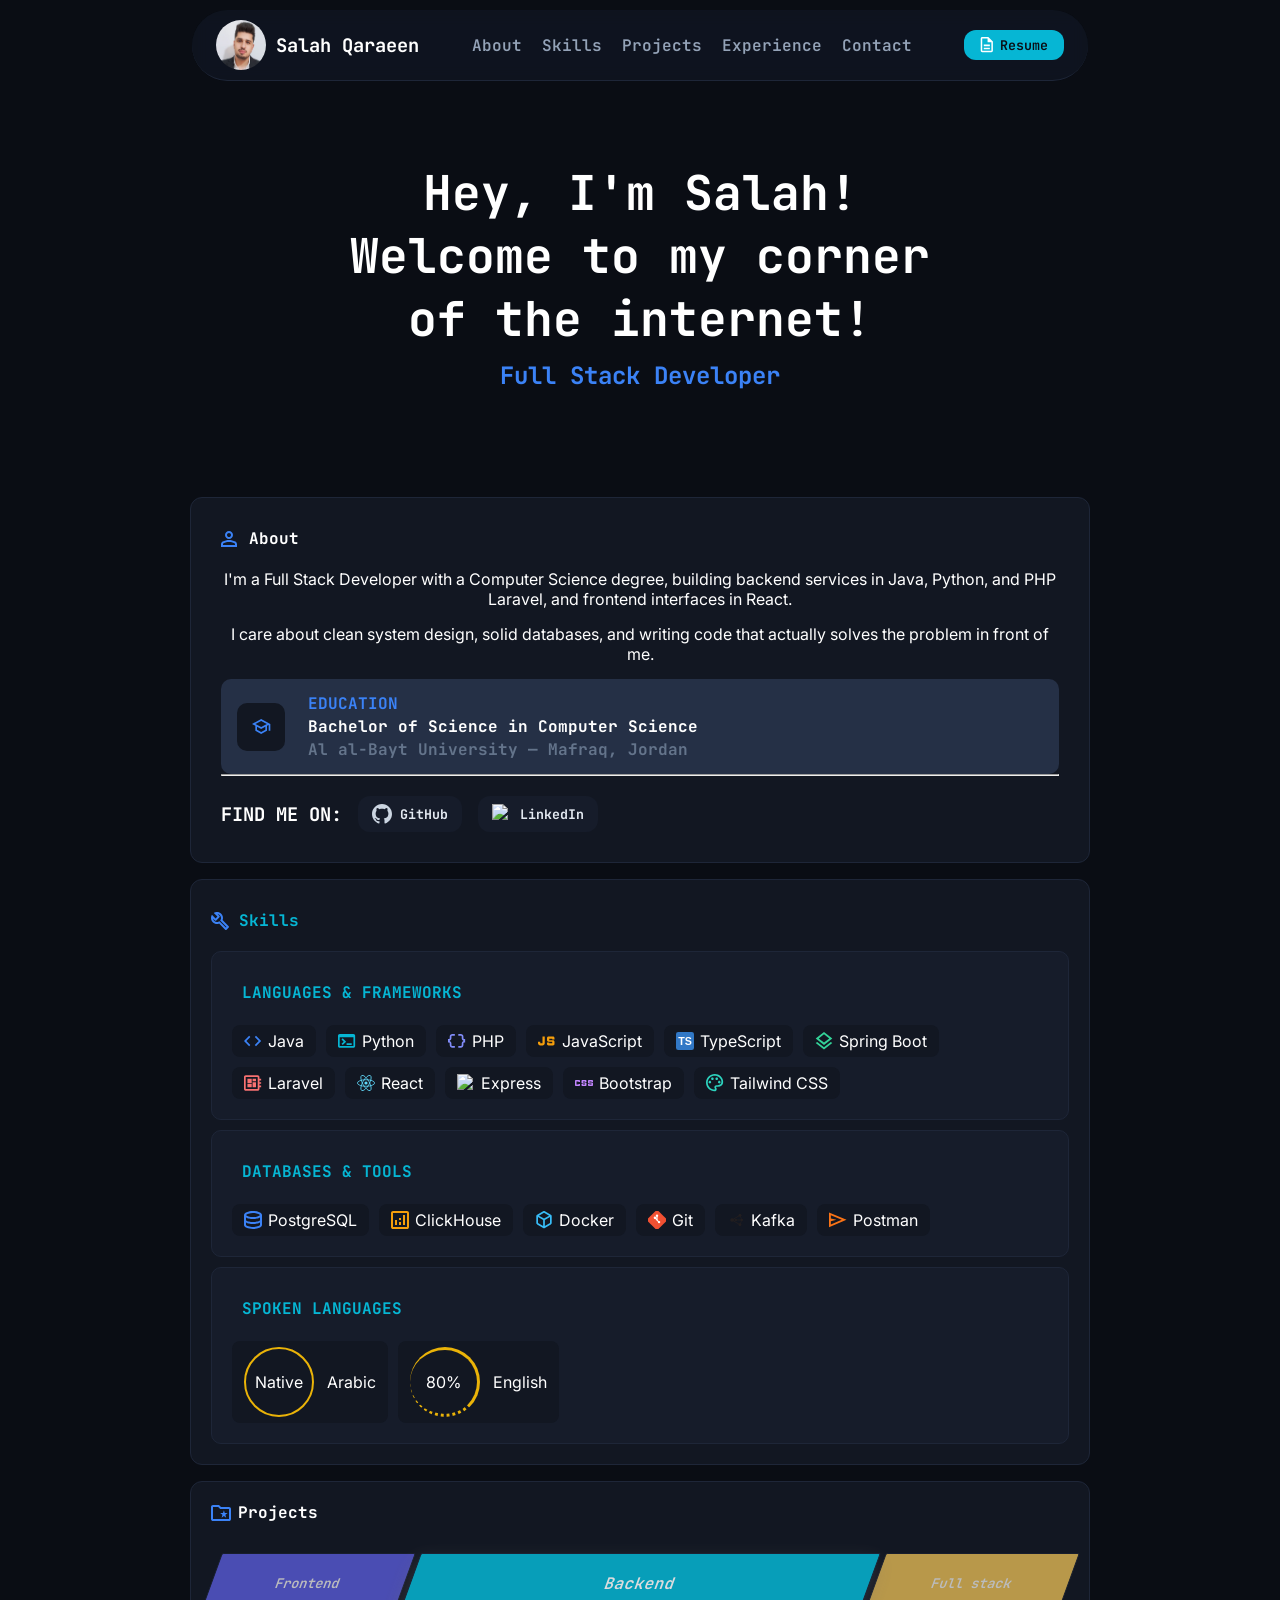
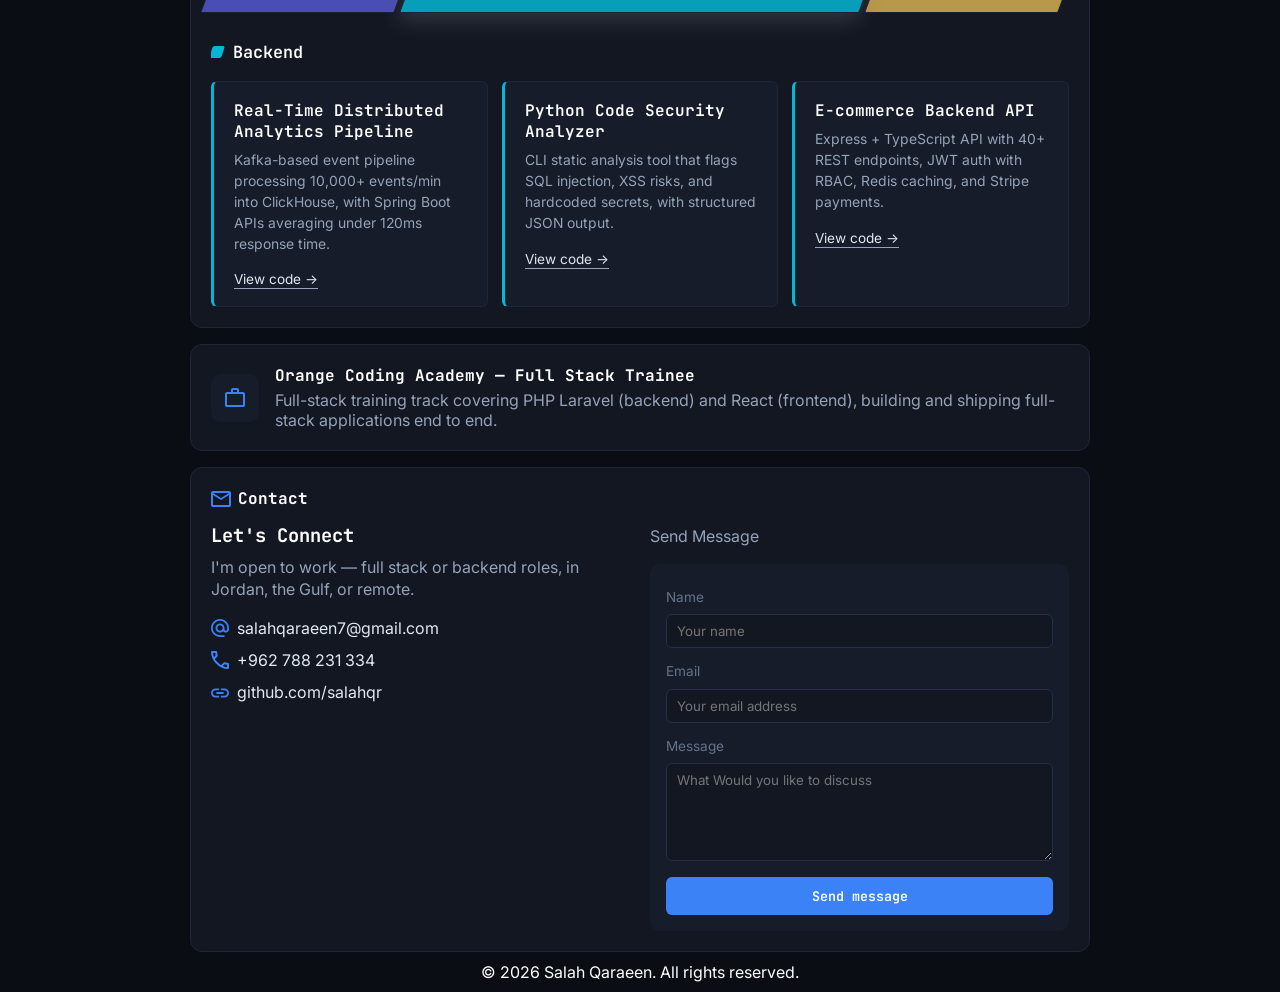
==== src/index.html @ 930beba3 "v1" ====
<!DOCTYPE html>
<html lang="en">
<head>
    <meta charset="UTF-8">
    <meta name="viewport" content="width=device-width, initial-scale=1.0">

    <title>Salah Qaraeen</title>

    <link rel="stylesheet" href="./index.css">
    <script src="./index.js" defer></script>
</head>
<body>

            <div id="resumeModal">
            <div id="resumeBox">
                <button id="closeBtn" type="button">&times;</button>

                <iframe
                    src="../assets/Salah-Qaraeen CV.pdf"
                    title="Salah Qaraeen CV">
                </iframe>
            </div>
        </div>
    <header>
        <div>
            <img src="../assets/selfie.jpeg" alt="Salah Qaraeen">
            <h3>Salah Qaraeen</h3>
        </div>

        <nav>
            <ul class="nav-links">
                <li><a href="#about">About</a></li>
                <li><a href="#skills">Skills</a></li>
                <li><a href="#projects">Projects</a></li>
                <li><a href="#experience">Experience</a></li>
                <li><a href="#contact">Contact</a></li>
            </ul>
        </nav>

        <button id="resumeBtn" type="button">
            <img src="../assets/icons/file.svg" alt="Resume icon">
            Resume
        </button>
    </header>

    <main>
        <section class="hero">
            <h1>Hey, I'm Salah! Welcome to my corner of the internet!</h1>
            <h3>Full Stack Developer</h3>
        </section>

        <section class="about" id="about">
            <div class="head">
                <img src="../assets/icons/person.svg" alt="About icon">
                <h4>About</h4>
            </div>

            <div>
     <p>I'm a Full Stack Developer with a Computer Science degree, building backend services in Java, Python, and PHP Laravel, and frontend interfaces in React.</p>
<p>I care about clean system design, solid databases, and writing code that actually solves the problem in front of me.</p>

                <div class="edu">
                    <div class="eduImg">
                        <img src="../assets/icons/eduction.svg" alt="Education icon">
                    </div>
                    <div class="eduInfo">
                        <h4 class="EDUCATION">EDUCATION</h4>
                        <h4>Bachelor of Science in Computer Science</h4>
                        <h4 class="colage">Al al-Bayt University — Mafraq, Jordan</h4>
                    </div>

                </div>

                <hr>

                <div class="findmeon">
                    <h3>FIND ME ON:</h3>
                    <div>
                        <a href="https://github.com/salahqr" target="_blank" rel="noopener noreferrer">
                            <img src="../assets/icons/GitHup.svg" alt="GitHub icon">
                            <h5>GitHub</h5>
                        </a>
                    </div>

                    <div>
                        <a href="#" target="_blank" rel="noopener noreferrer">
                            <img src="../assets/icons/linkedin.svg" alt="LinkedIn icon">
                            <h5>LinkedIn</h5>
                        </a>
                    </div>
                </div>
            </div>
        </section>

        <section class="skills" id="skills">
            <div class="head">
                <img src="../assets/icons/skills.svg" alt="Skills icon">
                <h4>Skills</h4>
            </div>

            <div class="part">
                <h4>LANGUAGES & FRAMEWORKS</h4>
                <div class="items">
                    <div>
                        <img src="../assets/icons/java.svg" alt="Java icon">
                        Java
                    </div>
                    <div>
                        <img src="../assets/icons/python.svg" alt="Python icon">
                        Python
                    </div>
                    <div>
                        <img src="../assets/icons/php.svg" alt="PHP icon">
                        PHP
                    </div>
                    <div>
                        <img src="../assets/icons/js.svg" alt="JavaScript icon">
                        JavaScript
                    </div>
                    <div>
                        <img src="../assets/icons/ts.svg" alt="TypeScript icon">
                        TypeScript
                    </div>
                    <div>
                        <img src="../assets/icons/springBoot.svg" alt="Spring Boot icon">
                        Spring Boot
                    </div>
                    <div>
                        <img src="../assets/icons/laravel.svg" alt="Laravel icon">
                        Laravel
                    </div>
                    <div>
                        <img src="../assets/icons/react.svg" alt="React icon">
                        React
                    </div>
                    <div>
                        <img src="../assets/icons/express.svg" alt="Express icon">
                        Express
                    </div>
                    <div>
                        <img src="../assets/icons/bootstrap.svg" alt="Bootstrap icon">
                        Bootstrap
                    </div>
                    <div>
                        <img src="../assets/icons/tailwind.svg" alt="Tailwind CSS icon">
                        Tailwind CSS
                    </div>
                </div>
            </div>

            <div class="part">
                <h4>DATABASES & TOOLS</h4>
                <div class="items">    
                    <div>
                        <img src="../assets/icons/postgresql.svg" alt="PostgreSQL icon">
                        PostgreSQL
                    </div>
                    <div>
                        <img src="../assets/icons/clickhouse.svg" alt="ClickHouse icon">
                        ClickHouse
                    </div>
                    <div>
                        <img src="../assets/icons/docker.svg" alt="Docker icon">
                        Docker
                    </div>
                    <div>
                        <img src="../assets/icons/git.svg" alt="Git icon">
                        Git
                    </div>
                    <div>
                        <img src="../assets/icons/kafka.svg" alt="Kafka icon">
                        Kafka
                    </div>
                    <div>
                        <img src="../assets/icons/postman.svg" alt="Postman icon">
                        Postman
                    </div>
                </div>
            </div>

            <div class="part">
                <h4>SPOKEN LANGUAGES</h4>
                <div class="items">
                    <div>
                        <div class="percentArbic">Native</div>
                        Arabic
                    </div>
                    <div >
                        <div class="percenEng">80%</div>
                        English
                    </div>
                </div>
            </div>
        </section>

        <section class="project" id="projects">
            <div class="head">
                <img src="../assets/icons/project.svg" alt="Projects icon">
                <h4>Projects</h4>
            </div>

            <div class="container" role="group" aria-label="Project category filter">
                <button type="button" class="one" aria-pressed="false">Frontend</button>
                <button type="button" class="two" aria-pressed="false">Backend</button>
                <button type="button" class="three" aria-pressed="false">Full stack</button>
            </div>

           <div id="projectDisplay"></div>
        </section>

        <section id="experience">
            <div class="expImg">
                <img src="../assets/icons/experience.svg" alt="Experience icon">
            </div>
            <div class="expInfo">
                <h4>Orange Coding Academy — Full Stack Trainee</h4>
                <p>Full-stack training track covering PHP Laravel (backend) and React (frontend), building and shipping full-stack applications end to end.</p>
            </div>
        </section>

        <section id="contact" class="contact">
            <div class="head">
                <img src="../assets/icons/contact.svg" alt="Contact icon">
                <h4>Contact</h4>
            </div>

            <div class="contant">
                <div>
                    <h3>Let's Connect</h3>
                    <p>I'm open to work — full stack or backend roles, in Jordan, the Gulf, or remote.</p>

                    <div class="info">
                        <img src="../assets/icons/email.svg" alt="Email icon">
                        <a href="mailto:salahqaraeen7@gmail.com">salahqaraeen7@gmail.com</a>
                    </div>
                    <div class="info">
                        <img src="../assets/icons/phone.svg" alt="Phone icon">
                        <a href="tel:+962788231334">+962 788 231 334</a>
                    </div>
                    <div class="info">
                        <img src="../assets/icons/link.svg" alt="GitHub icon">
                        <a href="https://github.com/salahqr" target="_blank" rel="noopener noreferrer">github.com/salahqr</a>
                    </div>
                </div>

                <div>
                    <p>Send Message</p>
                    <form action="#" method="POST">
                        <label for="name">Name</label>
                        <input type="text" id="name" name="name" placeholder="Your name" required>

                        <label for="email">Email</label>
                        <input type="email" id="email" name="email" placeholder="Your email address" required>

                        <label for="message">Message</label>
                        <textarea id="message" name="message" rows="5" placeholder="What Would you like to discuss" required></textarea>

                        <button type="submit">Send message</button>
                    </form>
                </div>
            </div>
        </section>
    </main>

    <footer>
      &copy; 2026 Salah Qaraeen. All rights reserved.
    </footer>
</body>
</html>
---- src/index.css ----
@import url('https://fonts.googleapis.com/css2?family=Inter:wght@400;500;600;700&family=JetBrains+Mono:wght@500;700&display=swap');

* {
    box-sizing: border-box;
    margin: 0;
    padding: 0;
}

:root {
  /* Backgrounds */
  --bg-page: #0a0d14;
  --bg-card: #121722;
  --bg-input: #161c2a;
  --bg-hover: #182030;

  /* Typography */
  --text-primary: #ffffff;
  --text-secondary: #e2e8f0;
  --text-muted: #94a3b8;
  --text-subtle: #64748b;

  /* Borders */
  --border-subtle: #1e2638;
  --border-input: #253046;

  /* Accents */
  --accent-blue: #3b82f6;
  --accent-indigo: #6366f1;
  --accent-cyan: #06b6d4;
  --accent-green: #10b981;
  --accent-gold: #face60;
  --accent-yellow: #eab308;
}

body {
  background-color: var(--bg-page);
  font-family: 'Inter', -apple-system, BlinkMacSystemFont, sans-serif;
  color: var(--text-primary);
}

h1, h2, h3, h4, h5, nav a, button {
  font-family: 'JetBrains Mono', monospace;
}

.icon {
    width: 30px;
    height: 30px;
}

a:focus-visible, button:focus-visible {
    outline: 2px solid var(--accent-cyan);
    outline-offset: 2px;
}

/* header */
header {
  display: flex;
  background-color: rgba(16, 22, 34, 0.85);
  justify-content: space-between;
  align-items: center;
  position: relative;
  top: 10px;
  z-index: 5;
  width: 70%;
  padding: 10px 24px;
  backdrop-filter: blur(8px);
  border-bottom: 1px solid var(--border-subtle);
  margin: auto;
  border-radius: 40px;
}

header div {
  display: flex;
  align-items: center;
  gap: 10px;
}

header h3 {
  display: inline-block;
  margin: 0;
}

header nav ul {
  display: flex;
  gap: 20px;
  list-style: none;
  color: var(--text-muted);
}

header nav ul li {
  list-style-type: none;
}

header nav a {
  text-decoration: none;
  font-weight: 600;
  color: var(--text-muted);
  transition: color 0.2s ease;
}

header nav a:hover {
  color: var(--text-primary);
}

header div img {
  width: 50px;
  height: 50px;
  border-radius: 50%;
}

header button {
  display: flex;
  align-items: center;
  gap: 6px;
  background-color: var(--accent-cyan);
  color: var(--bg-page);
  border: none;
  padding: 6px 16px;
  border-radius: 12px;
  font-weight: 600;
  cursor: pointer;
  transition: background-color 0.2s ease;
  width: 100px;
  height: 30px;
}

header button:hover {
  background-color: var(--accent-blue);
}

header button img {
  width: 16px;
  height: 16px;
  border-radius: 0;
}

/* main layout */
main {
    max-width: 900px;
    width: 90%;
    margin: 0 auto;
    display: flex;
    flex-direction: column;
    gap: 16px;
}

/* hero */
.hero {
    text-align: center;
    margin: 60px auto;
    padding: 30px;
    width: 80%;
}

.hero h1 {
    font-size: 3rem;
    padding-bottom: 10px;
}

.hero h3 {
    font-size: 1.5rem;
    color: var(--accent-blue);
}

/* about */
.about {
    background-color: var(--bg-card);
    border: 1px solid var(--border-subtle);
    border-radius: 12px;
    padding: 20px;
}

.about p {
    text-align: center;
    margin-bottom: 15px;
}

.about .head {
    display: flex;
    align-items: center;
    gap: 5px;
}

.about h4 {
    display: inline-block;
    padding-left: 7px;
}

.about > div {
    padding: 10px;
}

.edu {
    background-color: var(--border-input);
    width: 100%;
    padding: 14px 16px;
    display: flex;
    align-items: center;
    gap: 16px;
    border-radius: 10px;
}

.edu .eduImg {
    background-color: var(--bg-card);
    border-radius: 10px;
    width: 48px;
    height: 48px;
    display: flex;
    justify-content: center;
    align-items: center;
    flex-shrink: 0;
}

.edu .eduInfo {
    display: flex;
    flex-direction: column;
    gap: 2px;
}

.findmeon {
    margin-top: 10px;
    padding-top: 10px;
    display: flex;
    align-items: center;
    gap: 16px;
    flex-wrap: wrap;
}

.findmeon > div {
    display: flex;
    align-items: center;
    gap: 8px;
    padding: 8px 14px;
    background-color: var(--bg-input);
    border-radius: 12px;
}

.findmeon a {
    display: flex;
    align-items: center;
    gap: 8px;
    text-decoration: none;
    color: var(--text-secondary);
    transition: color 0.2s ease;
}

.findmeon a:hover {
    color: var(--accent-cyan);
}

.findmeon a img {
    width: 20px;
    height: 20px;
}

.findmeon h5, .findmeon h3 {
    display: inline-block;
}

.EDUCATION {
    color: var(--accent-blue);
}

.colage {
    color: var(--text-subtle);
}

/* skills */
.skills {
    background-color: var(--bg-card);
    border: 1px solid var(--border-subtle);
    border-radius: 12px;
    padding: 20px;
    display: flex;
    flex-direction: column;
    gap: 10px;
}

.skills .head {
    display: flex;
    align-items: center;
}

.skills .head h4 {
    display: inline-block;
}

.skills h4 {
    color: var(--accent-cyan);
    margin: 10px;
}

.skills > .part {
    background-color: var(--bg-input);
    border: 1px solid var(--border-subtle);
    border-radius: 10px;
    display: flex;
    flex-direction: column;
    gap: 12px;
    padding: 20px;
}

.part .items {
    display: flex;
    flex-wrap: wrap;
    gap: 10px;
}

.part .items > div {
    display: flex;
    align-items: center;
    gap: 6px;
    background-color: var(--bg-card);
    border-radius: 8px;
    padding: 6px 12px;
}

.part .items img {
    width: 18px;
    height: 18px;
}

.percenEng {
    display: flex;
    align-items: center;
    justify-content: center;
    width: 70px;
    height: 70px;
    border-radius: 50%;
    margin-right: 7px;
    border-bottom: 3px dotted var(--accent-yellow);
    border-right: 3px solid var(--accent-yellow);
    border-top: 3px solid var(--accent-yellow);
}

.percentArbic {
    display: flex;
    align-items: center;
    justify-content: center;
    width: 70px;
    height: 70px;
    border-radius: 50%;
    margin-right: 7px;
    border: 2px solid var(--accent-yellow);
}

/* projects */
.project {
    background-color: var(--bg-card);
    border: 1px solid var(--border-subtle);
    border-radius: 12px;
    padding: 20px;
}

.project .head {
    display: flex;
    align-items: center;
}

.project .head h4 {
    display: inline-block;
    padding-left: 7px;
}

.container {
    display: flex;
    justify-content: center;
    gap: 5px;
    margin: 30px auto 0;
}

.container > button {
    width: 32%;
    height: 60px;
    transform: skew(-20deg);
    font-weight: 600;
    color: white;
    display: flex;
    align-items: center;
    justify-content: center;
    border: 1px solid var(--border-subtle);
    border-radius: 2px;
    cursor: pointer;
    opacity: 0.85;
    transition: width 0.3s ease, opacity 0.3s ease, box-shadow 0.3s ease, filter 0.3s ease, transform 0.3s ease;
}

.container > button:hover {
    filter: brightness(1.08);
    transform: skew(-20deg) translateY(-2px);
}

.one { background-color: var(--accent-indigo); }
.two { background-color: var(--accent-cyan); }
.three { background-color: var(--accent-gold); }

/* experience */
#experience {
    background-color: var(--bg-card);
    border: 1px solid var(--border-subtle);
    border-radius: 12px;
    padding: 20px;
    display: flex;
    align-items: center;
    gap: 16px;
}

.expImg {
    background-color: var(--bg-input);
    border-radius: 10px;
    width: 48px;
    height: 48px;
    display: flex;
    justify-content: center;
    align-items: center;
    flex-shrink: 0;
}

.expInfo {
    display: flex;
    flex-direction: column;
    gap: 4px;
}

.expInfo h4 {
    color: var(--text-primary);
}

.expInfo p {
    color: var(--text-muted);
}

/* contact */
.contact {
    background-color: var(--bg-card);
    border: 1px solid var(--border-subtle);
    border-radius: 12px;
    padding: 20px;
}

.contact .head {
    display: flex;
    align-items: center;
}

.contact .head h4 {
    display: inline-block;
    padding-left: 7px;
}

.contant {
    display: flex;
    width: 100%;
    align-items: flex-start;
    gap: 20px;
    margin-top: 16px;
    line-height: 1.4rem;
}

.contant > div {
    flex: 1;
}

.contant h3 {
    margin-bottom: 8px;
}

.contant p {
    color: var(--text-muted);
    margin-bottom: 16px;
}

.info {
    display: flex;
    align-items: center;
    gap: 8px;
    margin-bottom: 10px;
}

.info img {
    width: 18px;
    height: 18px;
}

.info a {
    color: var(--text-secondary);
    text-decoration: none;
}

.info a:hover {
    color: var(--accent-cyan);
}

.contact form {
    background-color: var(--bg-input);
    width: 100%;
    padding: 16px;
    border-radius: 10px;
    display: flex;
    flex-direction: column;
    gap: 6px;
}

.contact form label {
    color: var(--text-subtle);
    font-size: 0.85rem;
    margin-top: 6px;
}

.contact form input,
.contact form textarea {
    background-color: var(--bg-card);
    border: 1px solid var(--border-input);
    border-radius: 6px;
    padding: 8px 10px;
    color: var(--text-primary);
    font-family: inherit;
}

.contact form button {
    width: 100%;
    background-color: var(--accent-blue);
    color: white;
    border: none;
    padding: 10px;
    border-radius: 6px;
    margin-top: 10px;
    font-weight: 600;
    cursor: pointer;
    transition: background-color 0.2s ease;
}

.contact form button:hover {
    background-color: var(--accent-indigo);
}

/* footer */
footer {
    margin: 10px;
    text-align: center;
}

/* Iframe */
#resumeModal {
    display: none;
    position: fixed;
    top: 0;
    left: 0;
    width: 100%;
    height: 100%;
    background: rgba(0, 0, 0, 0.8);

    justify-content: center;
    align-items: center;

    z-index: 9999;
}

#resumeBox {
    position: relative;
    width: 80%;
    height: 90%;
    background: white;
}

#resumeBox iframe {
    width: 100%;
    height: 100%;
    border: 0;
}

#closeBtn {
    position: absolute;
    top: 5px;
    right: 5px;

    width: 40px;
    height: 40px;

    border: 0;
    border-radius: 50%;

    background: black;
    color: white;

    font-size: 25px;
    cursor: pointer;

    z-index: 10000;
}

/* Make the button and the projct style */
.cur {
    width: 60% !important;
    box-shadow: 0 8px 20px rgba(120, 112, 112, 0.4);
    font-size: 16px;
    opacity: 1;
    transform: skew(-20deg) translateY(-3px);
    z-index: 2;
}

.rem {
    width: 25% !important;
    padding: 10px !important;
    opacity: 0.55;
    filter: brightness(0.85);
}
/* Project panels */
.panel {
    width: 100%;
    max-width: 880px;
    overflow: hidden;
    margin-top: 28px;
}

/* Panel title */
.panel-title {
    display: flex;
    align-items: center;
    gap: 10px;
    margin: 0 0 18px;
    font-family: 'JetBrains Mono', monospace;
    font-weight: 600;
    font-size: 1.05rem;
}

.panel-title .dot {
    width: 12px;
    height: 12px;
    border-radius: 2px;
    transform: skewX(-18deg);
    flex-shrink: 0;
}

/* Panel colors */
.panel-title.blue .dot {
    background: var(--accent-indigo);
}

.panel-title.red .dot {
    background: var(--accent-cyan);
}

.panel-title.green .dot {
    background: var(--accent-gold);
}

/* Project cards container */
.cards {
    display: grid;
    grid-template-columns: repeat(auto-fit, minmax(240px, 1fr));
    gap: 14px;
}

/* Project card */
.card {
    background-color: var(--bg-input);
    border: 1px solid var(--border-subtle);
    border-left: 3px solid;
    border-radius: 6px;
    padding: 18px 20px;
}

/* Frontend */
.card.blue {
    border-left-color: var(--accent-indigo);
}

/* Backend */
.card.red {
    border-left-color: var(--accent-cyan);
}

/* Full-stack */
.card.green {
    border-left-color: var(--accent-gold);
}
/* Card title */
.card h3 {
    font-family: 'JetBrains Mono', monospace;
    font-size: 1rem;
    font-weight: 600;
    margin: 0 0 8px;
}

/* Card description */
.card p {
    color: var(--text-muted);
    font-size: 0.87rem;
    line-height: 1.5;
    margin: 0 0 14px;
}

/* Card link */
.card a {
    color: var(--text-secondary);
    font-size: 0.85rem;
    text-decoration: none;
    border-bottom: 1px solid var(--text-muted);
    padding-bottom: 1px;
}

.card a:hover {
    color: var(--text-primary);
    border-color: var(--text-primary);
}



/* =========================
   MOBILE
========================= */

@media (max-width: 600px) {

    /* =========================
       HEADER
    ========================= */

    header {
        width: calc(100% - 20px);
        padding: 10px 14px;
        top: 5px;

        display: grid;
        grid-template-columns: 1fr auto;
        grid-template-rows: auto auto;

        gap: 10px;

        border-radius: 18px;
    }

    /* Logo + name */
    header > div {
        grid-column: 1;
        grid-row: 1;

        display: flex;
        align-items: center;
        gap: 8px;
    }

    header div img {
        width: 42px;
        height: 42px;
    }

    header h3 {
        font-size: 0.85rem;
        white-space: nowrap;
    }

    /* Resume button */
    header > button {
        grid-column: 2;
        grid-row: 1;

        width: auto;
        min-width: 85px;
        height: 34px;

        padding: 6px 10px;

        border-radius: 9px;

        font-size: 0.7rem;
    }

    header button img {
        width: 14px;
        height: 14px;
    }

    /* Navigation */
    header nav {
        grid-column: 1 / -1;
        grid-row: 2;

        width: 100%;

        border-top: 1px solid var(--border-subtle);

        padding-top: 8px;
    }

    header nav ul {
        width: 100%;

        display: flex;
        justify-content: space-around;

        gap: 0;
    }

    header nav a {
        display: block;

        padding: 5px 8px;

        font-size: 0.72rem;
    }


    /* =========================
       MAIN
    ========================= */

    main {
        width: calc(100% - 24px);
        max-width: none;
        margin: 0 auto;

        gap: 12px;
    }


    /* =========================
       HERO
    ========================= */

    .hero {
        width: 100%;

        margin: 45px auto 25px;

        padding: 20px 10px;
    }

    .hero h1 {
        font-size: 1.8rem;
        line-height: 1.3;
    }

    .hero h3 {
        font-size: 1rem;
        line-height: 1.4;
    }


    /* =========================
       ABOUT
    ========================= */

    .about {
        padding: 16px;
    }

    .about p {
        font-size: 0.85rem;
        line-height: 1.5;
    }

    .edu {
        padding: 12px;
        gap: 10px;
    }

    .edu .eduImg {
        width: 44px;
        height: 44px;
    }

    .eduInfo h3 {
        font-size: 0.85rem;
    }

    .eduInfo p {
        font-size: 0.75rem;
    }

    .findmeon {
        gap: 8px;
    }

    .findmeon > div {
        padding: 7px 10px;
    }


    /* =========================
       SKILLS
    ========================= */

    .skills {
        padding: 16px;
    }

    .skills > .part {
        padding: 14px;
    }

    .part .items {
        gap: 7px;
    }

    .part .items > div {
        padding: 6px 9px;
        font-size: 0.75rem;
    }


    /* =========================
       PROJECTS
    ========================= */

    .project {
        padding: 16px;
    }

    .container {
        gap: 4px;
        margin-top: 20px;
    }

    .container > button {
        height: 50px;

        padding: 5px;

        font-size: 0.7rem;
    }

    .container > button.cur {
        width: 50% !important;
    }

    .container > button.rem {
        width: 25% !important;
    }

    .cards {
        grid-template-columns: 1fr;
        gap: 10px;
    }

    .card {
        padding: 15px;
    }

    .card h3 {
        font-size: 0.85rem;
        line-height: 1.4;
    }

    .card p {
        font-size: 0.8rem;
        line-height: 1.5;
    }


    /* =========================
       EXPERIENCE
    ========================= */

    #experience {
        padding: 16px;
    }

    .expImg {
        width: 44px;
        height: 44px;
    }


    /* =========================
       CONTACT
    ========================= */

    .contact {
        padding: 16px;
    }

    .contact .head {
        margin-bottom: 5px;
    }

    .contact .head h4 {
        font-size: 0.9rem;
    }

    /*
       Keep contact information and
       form separated vertically.
    */
    .contant {
        display: flex;

        flex-direction: column;

        width: 100%;

        gap: 24px;

        margin-top: 18px;
    }

    .contant > div {
        width: 100%;
        flex: none;
    }

    /* Contact text */
    .contant h3 {
        font-size: 0.95rem;
        margin-bottom: 10px;
    }

    .contant p {
        font-size: 0.82rem;
        line-height: 1.55;
        margin-bottom: 18px;
    }

    /* Contact information */
    .info {
        display: flex;
        align-items: center;

        gap: 9px;

        margin-bottom: 12px;
    }

    .info img {
        width: 18px;
        height: 18px;
        flex-shrink: 0;
    }

    .info a {
        font-size: 0.8rem;

        overflow-wrap: anywhere;
    }

    /* Form */
    .contact form {
        width: 100%;

        padding: 16px;

        gap: 8px;

        border-radius: 10px;
    }

    .contact form label {
        font-size: 0.78rem;

        margin-top: 7px;
    }

    .contact form input,
    .contact form textarea {
        width: 100%;

        padding: 10px 11px;

        font-size: 0.85rem;

        border-radius: 7px;
    }

    .contact form textarea {
        min-height: 120px;

        resize: vertical;
    }

    .contact form button {
        width: 100%;

        padding: 11px;

        margin-top: 10px;

        border-radius: 7px;

        font-size: 0.8rem;
    }


    /* =========================
       RESUME
    ========================= */

    #resumeBox {
        width: 94%;
        height: 86%;
    }

    #closeBtn {
        width: 36px;
        height: 36px;

        font-size: 20px;
    }
}


/* =========================
   VERY SMALL PHONES
========================= */

@media (max-width: 400px) {

    header {
        width: calc(100% - 14px);
        padding: 9px 11px;
    }

    header div img {
        width: 38px;
        height: 38px;
    }

    header h3 {
        font-size: 0.75rem;
    }

    header > button {
        min-width: 78px;
        font-size: 0.65rem;
    }

    header nav a {
        padding: 5px 5px;
        font-size: 0.65rem;
    }

    .hero h1 {
        font-size: 1.55rem;
    }

    .hero h3 {
        font-size: 0.85rem;
    }

    .container > button {
        height: 46px;
        font-size: 0.62rem;
    }

    .container > button.cur {
        font-size: 0.67rem;
    }

    .contact form {
        padding: 13px;
    }

    .contact form input,
    .contact form textarea {
        font-size: 0.8rem;
    }
}
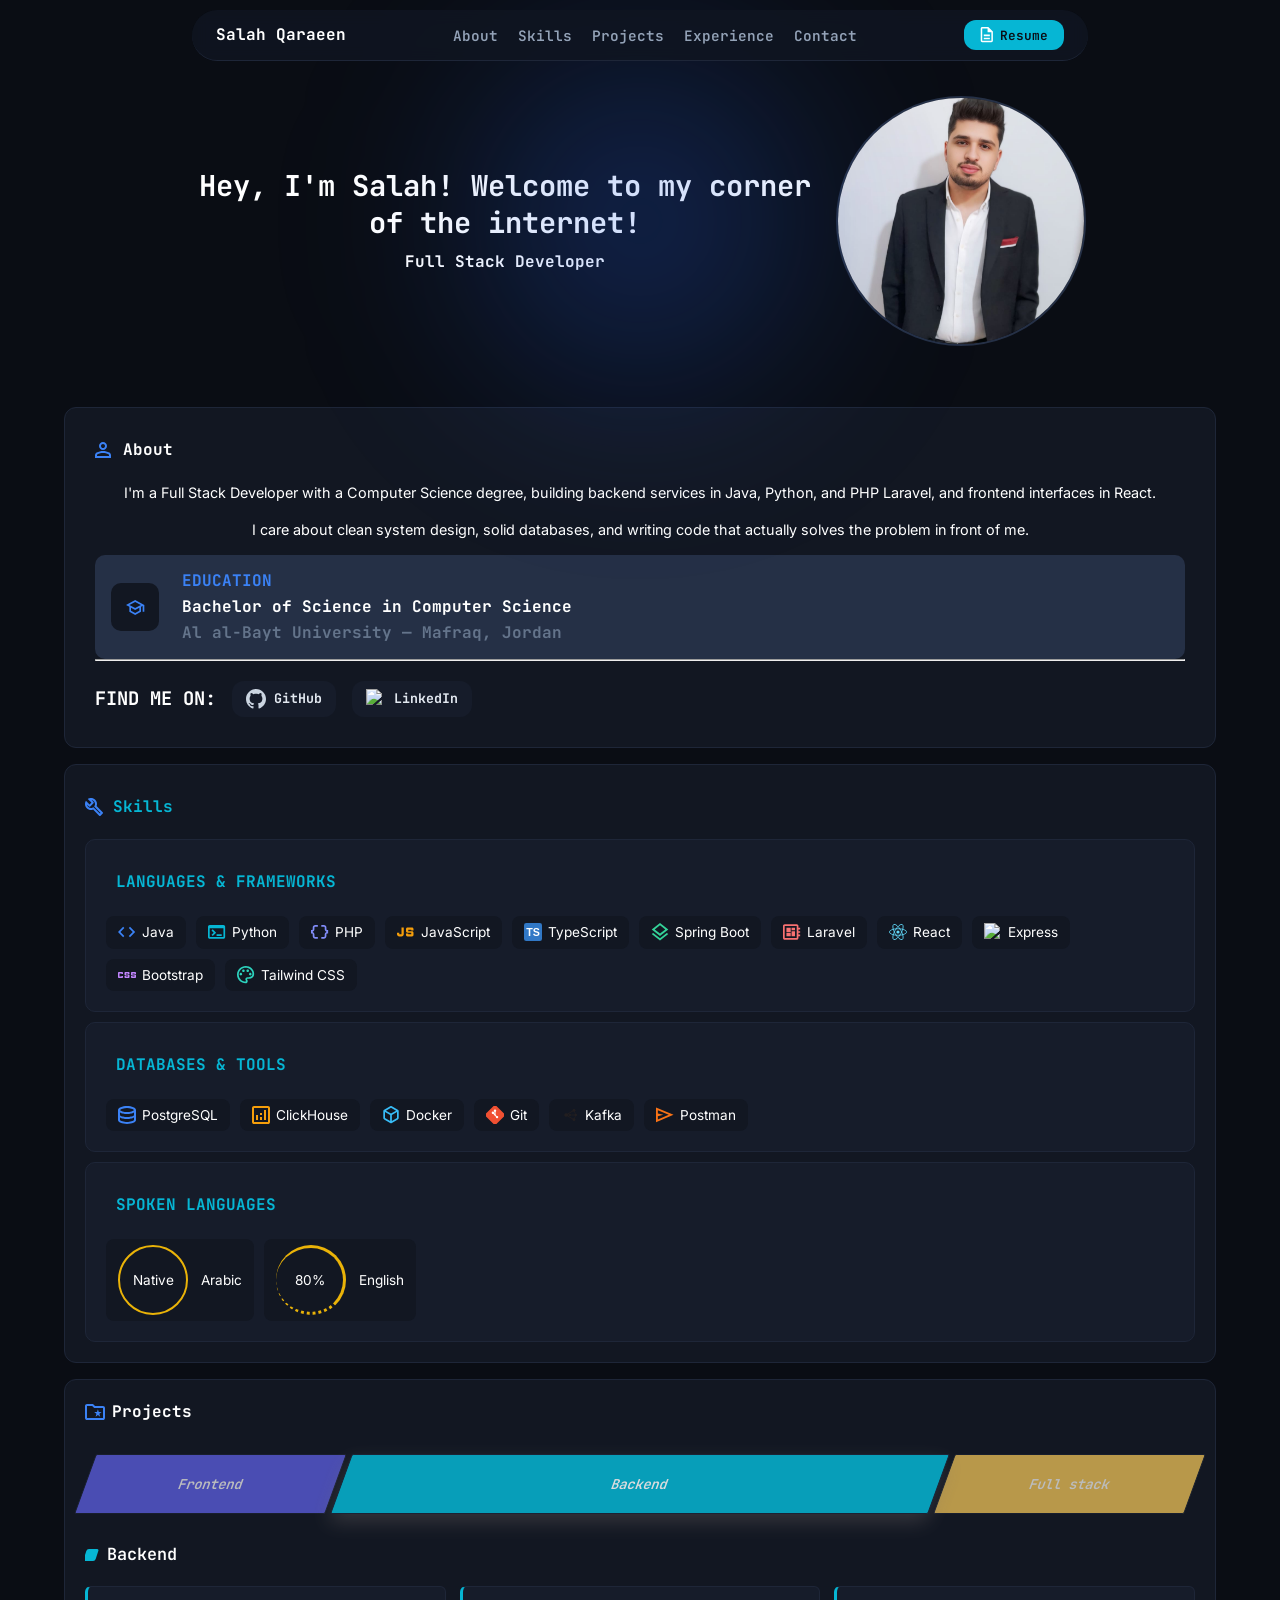
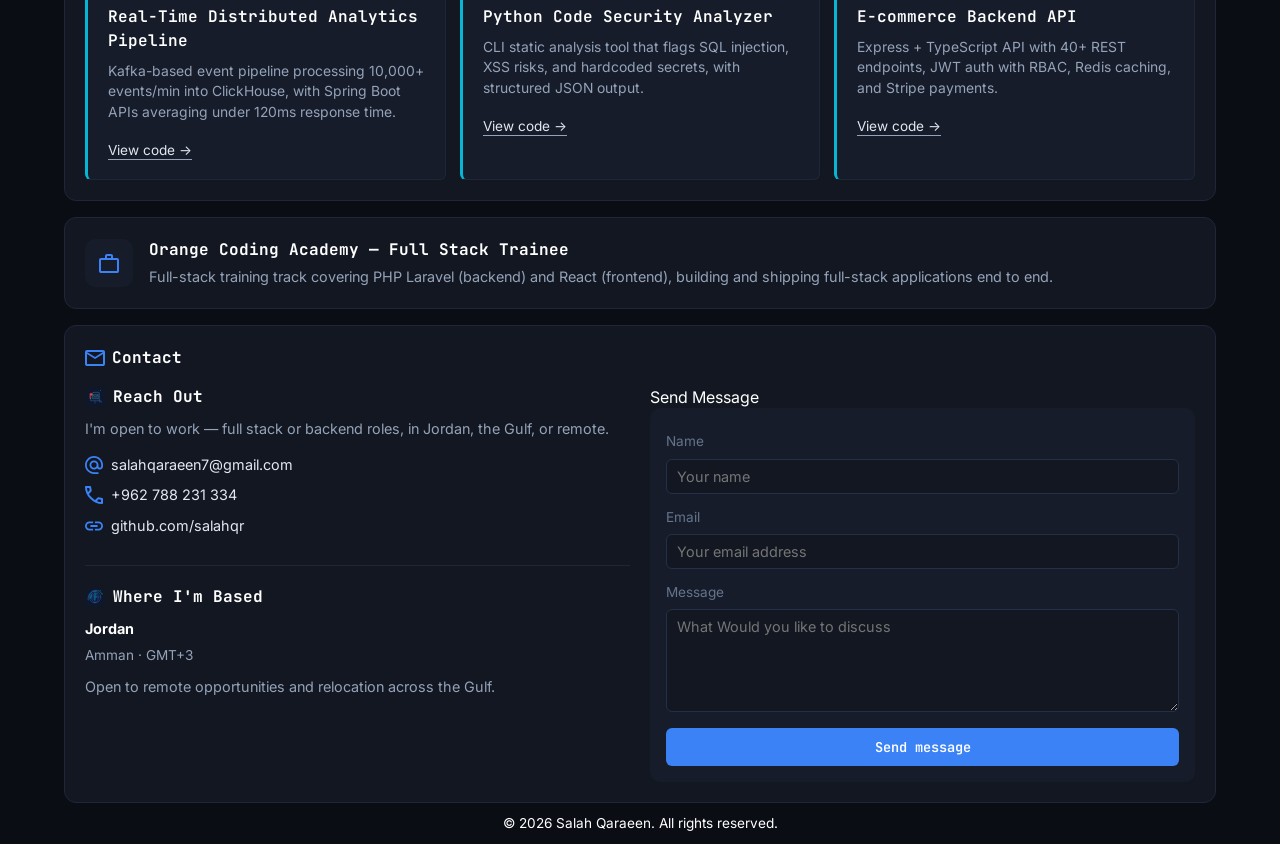
==== commit 69b74d4a: "make some fix to media,  add anaimation" ====
--- a/src/index.html
+++ b/src/index.html
@@ -23,7 +23,7 @@
         </div>
     <header>
         <div>
-            <img src="../assets/selfie.jpeg" alt="Salah Qaraeen">
+            <!-- <img src="../assets/selfie.jpeg" alt="Salah Qaraeen"> -->
             <h3>Salah Qaraeen</h3>
         </div>
 
@@ -45,8 +45,12 @@
 
     <main>
         <section class="hero">
-            <h1>Hey, I'm Salah! Welcome to my corner of the internet!</h1>
-            <h3>Full Stack Developer</h3>
+            <div class="heroText">
+                <h1>Hey, I'm Salah! Welcome to my corner of the internet!</h1>
+                <h3>Full Stack Developer</h3>
+            </div>
+
+            <img class="heroPhoto" src="../assets/selfie.jpeg" alt="Salah Qaraeen">
         </section>
 
         <section class="about" id="about">
@@ -83,7 +87,7 @@
                     </div>
 
                     <div>
-                        <a href="#" target="_blank" rel="noopener noreferrer">
+                        <a href="https://www.linkedin.com/in/salah-qaraeen-068975194/" target="_blank" rel="noopener noreferrer">
                             <img src="../assets/icons/linkedin.svg" alt="LinkedIn icon">
                             <h5>LinkedIn</h5>
                         </a>
@@ -225,23 +229,52 @@
             </div>
 
             <div class="contant">
-                <div>
-                    <h3>Let's Connect</h3>
-                    <p>I'm open to work — full stack or backend roles, in Jordan, the Gulf, or remote.</p>
-
-                    <div class="info">
-                        <img src="../assets/icons/email.svg" alt="Email icon">
-                        <a href="mailto:salahqaraeen7@gmail.com">salahqaraeen7@gmail.com</a>
-                    </div>
-                    <div class="info">
-                        <img src="../assets/icons/phone.svg" alt="Phone icon">
-                        <a href="tel:+962788231334">+962 788 231 334</a>
-                    </div>
-                    <div class="info">
-                        <img src="../assets/icons/link.svg" alt="GitHub icon">
-                        <a href="https://github.com/salahqr" target="_blank" rel="noopener noreferrer">github.com/salahqr</a>
-                    </div>
-                </div>
+<div class="contantInfo">
+
+    <div class="contactGroup">
+        <div class="contactGroupHead">
+            <img src="../assets/icons/contactt.svg" alt="Reach out icon">
+            <h3>Reach Out</h3>
+        </div>
+
+        <p>I'm open to work — full stack or backend roles, in Jordan, the Gulf, or remote.</p>
+
+        <div class="info">
+            <img src="../assets/icons/email.svg" alt="Email icon">
+            <a href="mailto:salahqaraeen7@gmail.com">salahqaraeen7@gmail.com</a>
+        </div>
+
+        <div class="info">
+            <img src="../assets/icons/phone.svg" alt="Phone icon">
+            <a href="tel:+962788231334">+962 788 231 334</a>
+        </div>
+
+        <div class="info">
+            <img src="../assets/icons/link.svg" alt="GitHub icon">
+            <a href="https://github.com/salahqr" target="_blank" rel="noopener noreferrer">
+                github.com/salahqr
+            </a>
+        </div>
+    </div>
+
+    <div class="contactDivider"></div>
+
+    <div class="contactGroup">
+        <div class="contactGroupHead">
+            <img src="../assets/icons/location.svg" alt="Location icon">
+            <h3>Where I'm Based</h3>
+        </div>
+
+        <div class="locationInfo">
+            <strong>Jordan</strong>
+            <span>Amman · GMT+3</span>
+        </div>
+
+        <p>Open to remote opportunities and relocation across the Gulf.</p>
+    </div>
+
+</div>
+
 
                 <div>
                     <p>Send Message</p>
--- a/src/index.css
+++ b/src/index.css
@@ -7,39 +7,47 @@
 }
 
 :root {
-  /* Backgrounds */
-  --bg-page: #0a0d14;
-  --bg-card: #121722;
-  --bg-input: #161c2a;
-  --bg-hover: #182030;
-
-  /* Typography */
-  --text-primary: #ffffff;
-  --text-secondary: #e2e8f0;
-  --text-muted: #94a3b8;
-  --text-subtle: #64748b;
-
-  /* Borders */
-  --border-subtle: #1e2638;
-  --border-input: #253046;
-
-  /* Accents */
-  --accent-blue: #3b82f6;
-  --accent-indigo: #6366f1;
-  --accent-cyan: #06b6d4;
-  --accent-green: #10b981;
-  --accent-gold: #face60;
-  --accent-yellow: #eab308;
+    /* Backgrounds */
+    --bg-page: #0a0d14;
+    --bg-card: #121722;
+    --bg-input: #161c2a;
+    --bg-hover: #182030;
+
+    /* Typography */
+    --text-primary: #ffffff;
+    --text-secondary: #e2e8f0;
+    --text-muted: #94a3b8;
+    --text-subtle: #64748b;
+
+    /* Borders */
+    --border-subtle: #1e2638;
+    --border-input: #253046;
+
+    /* Accents */
+    --accent-blue: #3b82f6;
+    --accent-indigo: #6366f1;
+    --accent-cyan: #06b6d4;
+    --accent-green: #10b981;
+    --accent-gold: #face60;
+    --accent-yellow: #eab308;
 }
 
 body {
-  background-color: var(--bg-page);
-  font-family: 'Inter', -apple-system, BlinkMacSystemFont, sans-serif;
-  color: var(--text-primary);
-}
-
-h1, h2, h3, h4, h5, nav a, button {
-  font-family: 'JetBrains Mono', monospace;
+    background-color: var(--bg-page);
+    font-family: 'Inter', -apple-system, BlinkMacSystemFont, sans-serif;
+    color: var(--text-primary);
+    font-size: 16px;
+    line-height: 1.5;
+}
+
+h1,
+h2,
+h3,
+h4,
+h5,
+nav a,
+button {
+    font-family: 'JetBrains Mono', monospace;
 }
 
 .icon {
@@ -47,96 +55,101 @@
     height: 30px;
 }
 
-a:focus-visible, button:focus-visible {
+a:focus-visible,
+button:focus-visible {
     outline: 2px solid var(--accent-cyan);
     outline-offset: 2px;
 }
 
-/* header */
+
+/* =========================================================
+   HEADER
+   ========================================================= */
+
 header {
-  display: flex;
-  background-color: rgba(16, 22, 34, 0.85);
-  justify-content: space-between;
-  align-items: center;
-  position: relative;
-  top: 10px;
-  z-index: 5;
-  width: 70%;
-  padding: 10px 24px;
-  backdrop-filter: blur(8px);
-  border-bottom: 1px solid var(--border-subtle);
-  margin: auto;
-  border-radius: 40px;
+    display: flex;
+    background-color: rgba(16, 22, 34, 0.85);
+    justify-content: space-between;
+    align-items: center;
+    position: relative;
+    top: 10px;
+    z-index: 5;
+    width: 70%;
+    padding: 10px 24px;
+    backdrop-filter: blur(8px);
+    border-bottom: 1px solid var(--border-subtle);
+    margin: auto;
+    border-radius: 40px;
 }
 
 header div {
-  display: flex;
-  align-items: center;
-  gap: 10px;
+    display: flex;
+    align-items: center;
+    gap: 10px;
 }
 
 header h3 {
-  display: inline-block;
-  margin: 0;
+    display: inline-block;
+    margin: 0;
+    font-size: 1rem;
 }
 
 header nav ul {
-  display: flex;
-  gap: 20px;
-  list-style: none;
-  color: var(--text-muted);
-}
-
-header nav ul li {
-  list-style-type: none;
+    display: flex;
+    gap: 20px;
+    list-style: none;
+    color: var(--text-muted);
 }
 
 header nav a {
-  text-decoration: none;
-  font-weight: 600;
-  color: var(--text-muted);
-  transition: color 0.2s ease;
+    text-decoration: none;
+    font-weight: 600;
+    color: var(--text-muted);
+    transition: color 0.2s ease;
+    font-size: 0.9rem;
+    white-space: nowrap;
 }
 
 header nav a:hover {
-  color: var(--text-primary);
-}
-
-header div img {
-  width: 50px;
-  height: 50px;
-  border-radius: 50%;
+    color: var(--text-primary);
 }
 
 header button {
-  display: flex;
-  align-items: center;
-  gap: 6px;
-  background-color: var(--accent-cyan);
-  color: var(--bg-page);
-  border: none;
-  padding: 6px 16px;
-  border-radius: 12px;
-  font-weight: 600;
-  cursor: pointer;
-  transition: background-color 0.2s ease;
-  width: 100px;
-  height: 30px;
+    display: flex;
+    align-items: center;
+    justify-content: center;
+    gap: 6px;
+    background-color: var(--accent-cyan);
+    color: var(--bg-page);
+    border: none;
+    padding: 6px 16px;
+    border-radius: 12px;
+    font-weight: 600;
+    cursor: pointer;
+    transition: background-color 0.2s ease;
+    width: 100px;
+    height: 30px;
+    flex-shrink: 0;
+    font-size: 0.8rem;
 }
 
 header button:hover {
-  background-color: var(--accent-blue);
+    background-color: var(--accent-blue);
 }
 
 header button img {
-  width: 16px;
-  height: 16px;
-  border-radius: 0;
-}
-
-/* main layout */
+    width: 16px;
+    height: 16px;
+    border-radius: 0;
+}
+
+
+/* =========================================================
+   MAIN
+   ========================================================= */
+
 main {
-    max-width: 900px;
+    max-width: 1200px;
     width: 90%;
     margin: 0 auto;
     display: flex;
@@ -144,25 +157,51 @@
     gap: 16px;
 }
 
-/* hero */
+
+/* =========================================================
+   HERO
+   ========================================================= */
+
 .hero {
+    display: flex;
+    align-items: center;
+    justify-content: center;
+    gap: 20px;
     text-align: center;
-    margin: 60px auto;
-    padding: 30px;
+    margin: 30px auto;
+    padding: 15px;
     width: 80%;
 }
 
+.heroText {
+    flex: 1;
+}
+
+.heroPhoto {
+    width: 250px;
+    height: 250px;
+    object-fit: cover;
+    object-position: center 15%;
+    border-radius: 50%;
+    border: 2px solid var(--border-input);
+    flex-shrink: 0;
+}
+
 .hero h1 {
-    font-size: 3rem;
-    padding-bottom: 10px;
+    font-size: clamp(1.3rem, 2.5vw, 1.8rem);
+    line-height: 1.3;
+    padding-bottom: 8px;
 }
 
 .hero h3 {
-    font-size: 1.5rem;
-    color: var(--accent-blue);
-}
-
-/* about */
+    font-size: clamp(0.85rem, 1.5vw, 1rem);
+}
+
+
+/* =========================================================
+   ABOUT
+   ========================================================= */
+
 .about {
     background-color: var(--bg-card);
     border: 1px solid var(--border-subtle);
@@ -173,6 +212,8 @@
 .about p {
     text-align: center;
     margin-bottom: 15px;
+    font-size: 0.9rem;
+    line-height: 1.5;
 }
 
 .about .head {
@@ -182,8 +223,8 @@
 }
 
 .about h4 {
-    display: inline-block;
     padding-left: 7px;
+    font-size: 1rem;
 }
 
 .about > div {
@@ -217,6 +258,14 @@
     gap: 2px;
 }
 
+.eduInfo h3 {
+    font-size: 0.95rem;
+}
+
+.eduInfo p {
+    font-size: 0.8rem;
+}
+
 .findmeon {
     margin-top: 10px;
     padding-top: 10px;
@@ -253,7 +302,8 @@
     height: 20px;
 }
 
-.findmeon h5, .findmeon h3 {
+.findmeon h5,
+.findmeon h3 {
     display: inline-block;
 }
 
@@ -265,7 +315,11 @@
     color: var(--text-subtle);
 }
 
-/* skills */
+
+/* =========================================================
+   SKILLS
+   ========================================================= */
+
 .skills {
     background-color: var(--bg-card);
     border: 1px solid var(--border-subtle);
@@ -288,6 +342,7 @@
 .skills h4 {
     color: var(--accent-cyan);
     margin: 10px;
+    font-size: 1rem;
 }
 
 .skills > .part {
@@ -313,6 +368,7 @@
     background-color: var(--bg-card);
     border-radius: 8px;
     padding: 6px 12px;
+    font-size: 0.85rem;
 }
 
 .part .items img {
@@ -344,7 +400,11 @@
     border: 2px solid var(--accent-yellow);
 }
 
-/* projects */
+
+/* =========================================================
+   PROJECTS
+   ========================================================= */
+
 .project {
     background-color: var(--bg-card);
     border: 1px solid var(--border-subtle);
@@ -358,8 +418,8 @@
 }
 
 .project .head h4 {
-    display: inline-block;
     padding-left: 7px;
+    font-size: 1rem;
 }
 
 .container {
@@ -382,7 +442,13 @@
     border-radius: 2px;
     cursor: pointer;
     opacity: 0.85;
-    transition: width 0.3s ease, opacity 0.3s ease, box-shadow 0.3s ease, filter 0.3s ease, transform 0.3s ease;
+    font-size: 0.85rem;
+    transition:
+        width 0.3s ease,
+        opacity 0.3s ease,
+        box-shadow 0.3s ease,
+        filter 0.3s ease,
+        transform 0.3s ease;
 }
 
 .container > button:hover {
@@ -390,11 +456,23 @@
     transform: skew(-20deg) translateY(-2px);
 }
 
-.one { background-color: var(--accent-indigo); }
-.two { background-color: var(--accent-cyan); }
-.three { background-color: var(--accent-gold); }
-
-/* experience */
+.one {
+    background-color: var(--accent-indigo);
+}
+
+.two {
+    background-color: var(--accent-cyan);
+}
+
+.three {
+    background-color: var(--accent-gold);
+}
+
+
+/* =========================================================
+   EXPERIENCE
+   ========================================================= */
+
 #experience {
     background-color: var(--bg-card);
     border: 1px solid var(--border-subtle);
@@ -424,13 +502,19 @@
 
 .expInfo h4 {
     color: var(--text-primary);
+    font-size: 1rem;
 }
 
 .expInfo p {
     color: var(--text-muted);
-}
-
-/* contact */
+    font-size: 0.9rem;
+}
+
+
+/* =========================================================
+   CONTACT
+   ========================================================= */
+
 .contact {
     background-color: var(--bg-card);
     border: 1px solid var(--border-subtle);
@@ -444,51 +528,117 @@
 }
 
 .contact .head h4 {
-    display: inline-block;
     padding-left: 7px;
+    font-size: 1rem;
 }
 
 .contant {
     display: flex;
     width: 100%;
-    align-items: flex-start;
+    align-items: stretch;
     gap: 20px;
     margin-top: 16px;
     line-height: 1.4rem;
 }
 
+.contantInfo {
+    display: flex;
+    flex-direction: column;
+    justify-content: flex-start;
+    align-items: flex-start;
+    text-align: left;
+}
+
 .contant > div {
     flex: 1;
 }
 
 .contant h3 {
     margin-bottom: 8px;
-}
-
-.contant p {
+    font-size: 1rem;
+}
+
+.contantInfo p {
     color: var(--text-muted);
-    margin-bottom: 16px;
+    margin-bottom: 12px;
+    font-size: 0.9rem;
 }
 
 .info {
     display: flex;
     align-items: center;
     gap: 8px;
-    margin-bottom: 10px;
+    margin-bottom: 8px;
 }
 
 .info img {
     width: 18px;
     height: 18px;
+    flex-shrink: 0;
 }
 
 .info a {
     color: var(--text-secondary);
     text-decoration: none;
+    overflow-wrap: anywhere;
+    font-size: 0.9rem;
 }
 
 .info a:hover {
     color: var(--accent-cyan);
+}
+
+.contactGroup {
+    display: flex;
+    flex-direction: column;
+}
+
+.contactGroupHead {
+    display: flex;
+    align-items: center;
+    gap: 8px;
+    margin-bottom: 10px;
+}
+
+.contactGroupHead img {
+    width: 20px;
+    height: 20px;
+}
+
+.contactGroupHead h3 {
+    margin: 0;
+    font-size: 1rem;
+}
+
+.contactGroup p {
+    color: var(--text-muted);
+    line-height: 1.5;
+    margin: 0 0 14px;
+    font-size: 0.9rem;
+}
+
+.contactDivider {
+    width: 100%;
+    height: 1px;
+    background-color: var(--border-subtle);
+    margin: 20px 0;
+}
+
+.locationInfo {
+    display: flex;
+    flex-direction: column;
+    gap: 3px;
+    margin-bottom: 10px;
+}
+
+.locationInfo strong {
+    color: var(--text-primary);
+    font-size: 0.9rem;
+}
+
+.locationInfo span {
+    color: var(--text-muted);
+    font-size: 0.85rem;
 }
 
 .contact form {
@@ -515,6 +665,7 @@
     padding: 8px 10px;
     color: var(--text-primary);
     font-family: inherit;
+    font-size: 0.9rem;
 }
 
 .contact form button {
@@ -528,19 +679,29 @@
     font-weight: 600;
     cursor: pointer;
     transition: background-color 0.2s ease;
+    font-size: 0.85rem;
 }
 
 .contact form button:hover {
     background-color: var(--accent-indigo);
 }
 
-/* footer */
+
+/* =========================================================
+   FOOTER
+   ========================================================= */
+
 footer {
     margin: 10px;
     text-align: center;
-}
-
-/* Iframe */
+    font-size: 0.85rem;
+}
+
+
+/* =========================================================
+   RESUME MODAL
+   ========================================================= */
+
 #resumeModal {
     display: none;
     position: fixed;
@@ -549,10 +710,8 @@
     width: 100%;
     height: 100%;
     background: rgba(0, 0, 0, 0.8);
-
     justify-content: center;
     align-items: center;
-
     z-index: 9999;
 }
 
@@ -573,23 +732,22 @@
     position: absolute;
     top: 5px;
     right: 5px;
-
     width: 40px;
     height: 40px;
-
     border: 0;
     border-radius: 50%;
-
     background: black;
     color: white;
-
     font-size: 25px;
     cursor: pointer;
-
     z-index: 10000;
 }
 
-/* Make the button and the projct style */
+
+/* =========================================================
+   PROJECT BUTTON STATES
+   ========================================================= */
+
 .cur {
     width: 60% !important;
     box-shadow: 0 8px 20px rgba(120, 112, 112, 0.4);
@@ -605,15 +763,19 @@
     opacity: 0.55;
     filter: brightness(0.85);
 }
-/* Project panels */
+
+
+/* =========================================================
+   PROJECT PANELS
+   ========================================================= */
+
 .panel {
     width: 100%;
-    max-width: 880px;
+    max-width: none;
     overflow: hidden;
     margin-top: 28px;
 }
 
-/* Panel title */
 .panel-title {
     display: flex;
     align-items: center;
@@ -621,7 +783,7 @@
     margin: 0 0 18px;
     font-family: 'JetBrains Mono', monospace;
     font-weight: 600;
-    font-size: 1.05rem;
+    font-size: clamp(0.95rem, 1.5vw, 1.05rem);
 }
 
 .panel-title .dot {
@@ -632,7 +794,6 @@
     flex-shrink: 0;
 }
 
-/* Panel colors */
 .panel-title.blue .dot {
     background: var(--accent-indigo);
 }
@@ -645,14 +806,17 @@
     background: var(--accent-gold);
 }
 
-/* Project cards container */
+
+/* =========================================================
+   PROJECT CARDS
+   ========================================================= */
+
 .cards {
     display: grid;
     grid-template-columns: repeat(auto-fit, minmax(240px, 1fr));
     gap: 14px;
 }
 
-/* Project card */
 .card {
     background-color: var(--bg-input);
     border: 1px solid var(--border-subtle);
@@ -661,29 +825,25 @@
     padding: 18px 20px;
 }
 
-/* Frontend */
 .card.blue {
     border-left-color: var(--accent-indigo);
 }
 
-/* Backend */
 .card.red {
     border-left-color: var(--accent-cyan);
 }
 
-/* Full-stack */
 .card.green {
     border-left-color: var(--accent-gold);
 }
-/* Card title */
+
 .card h3 {
     font-family: 'JetBrains Mono', monospace;
-    font-size: 1rem;
+    font-size: clamp(0.9rem, 1.3vw, 1rem);
     font-weight: 600;
     margin: 0 0 8px;
 }
 
-/* Card description */
 .card p {
     color: var(--text-muted);
     font-size: 0.87rem;
@@ -691,7 +851,6 @@
     margin: 0 0 14px;
 }
 
-/* Card link */
 .card a {
     color: var(--text-secondary);
     font-size: 0.85rem;
@@ -706,44 +865,76 @@
 }
 
 
-
-/* =========================
-   MOBILE
-========================= */
-
-@media (max-width: 600px) {
-
-    /* =========================
-       HEADER
-    ========================= */
+/* =========================================================
+   SMALL LAPTOPS / TABLETS
+   ========================================================= */
+
+@media (max-width: 1100px) {
+
+    header {
+        width: 92%;
+        padding: 10px 18px;
+    }
+
+    header nav ul {
+        gap: 12px;
+    }
+
+    header nav a {
+        font-size: 0.82rem;
+    }
+
+    header button {
+        width: 90px;
+    }
+
+    main {
+        width: 92%;
+    }
+
+    .hero {
+        width: 95%;
+    }
+
+    .cards {
+        grid-template-columns: repeat(auto-fit, minmax(200px, 1fr));
+    }
+
+    .contant {
+        flex-direction: column;
+        gap: 20px;
+    }
+
+    .contant > div {
+        width: 100%;
+        flex: none;
+    }
+}
+
+
+/* =========================================================
+   TABLET / SMALL SCREEN
+   ========================================================= */
+
+@media (max-width: 750px) {
+
+    /* HEADER */
 
     header {
         width: calc(100% - 20px);
         padding: 10px 14px;
         top: 5px;
-
         display: grid;
         grid-template-columns: 1fr auto;
         grid-template-rows: auto auto;
-
         gap: 10px;
-
         border-radius: 18px;
     }
 
-    /* Logo + name */
     header > div {
         grid-column: 1;
         grid-row: 1;
-
-        display: flex;
-        align-items: center;
-        gap: 8px;
-    }
-
-    header div img {
-        width: 42px;
-        height: 42px;
+        min-width: 0;
     }
 
     header h3 {
@@ -751,19 +942,14 @@
         white-space: nowrap;
     }
 
-    /* Resume button */
     header > button {
         grid-column: 2;
         grid-row: 1;
-
         width: auto;
         min-width: 85px;
         height: 34px;
-
         padding: 6px 10px;
-
         border-radius: 9px;
-
         font-size: 0.7rem;
     }
 
@@ -772,75 +958,95 @@
         height: 14px;
     }
 
-    /* Navigation */
     header nav {
         grid-column: 1 / -1;
         grid-row: 2;
-
         width: 100%;
-
         border-top: 1px solid var(--border-subtle);
-
         padding-top: 8px;
     }
 
     header nav ul {
         width: 100%;
-
         display: flex;
         justify-content: space-around;
-
         gap: 0;
     }
 
     header nav a {
         display: block;
-
         padding: 5px 8px;
-
         font-size: 0.72rem;
     }
 
 
-    /* =========================
-       MAIN
-    ========================= */
+    /* HERO */
+
+    .hero {
+        width: 100%;
+        gap: 16px;
+        padding: 10px 5px;
+    }
+
+    .heroPhoto {
+        width: 190px;
+        height: 190px;
+    }
+
+
+    /* PROJECT FILTER */
+
+    .container {
+        margin-top: 24px;
+    }
+
+    .container > button {
+        height: 55px;
+        font-size: 0.75rem;
+    }
+
+
+    /* CONTACT */
+
+    .contant {
+        flex-direction: column;
+    }
+
+    .contant > div {
+        width: 100%;
+        flex: none;
+    }
+}
+
+
+/* =========================================================
+   PHONES
+   ========================================================= */
+
+@media (max-width: 600px) {
 
     main {
         width: calc(100% - 24px);
         max-width: none;
-        margin: 0 auto;
-
         gap: 12px;
     }
 
 
-    /* =========================
-       HERO
-    ========================= */
+    /* HERO */
 
     .hero {
-        width: 100%;
-
-        margin: 45px auto 25px;
-
-        padding: 20px 10px;
-    }
-
-    .hero h1 {
-        font-size: 1.8rem;
-        line-height: 1.3;
-    }
-
-    .hero h3 {
-        font-size: 1rem;
-        line-height: 1.4;
-    }
-
-
-    /* =========================
-       ABOUT
-    ========================= */
+        margin: 30px auto 20px;
+        padding: 10px 5px;
+        gap: 14px;
+    }
+
+    .heroPhoto {
+        width: 150px;
+        height: 150px;
+    }
+
+
+    /* ABOUT */
 
     .about {
         padding: 16px;
@@ -848,7 +1054,6 @@
 
     .about p {
         font-size: 0.85rem;
-        line-height: 1.5;
     }
 
     .edu {
@@ -878,9 +1083,7 @@
     }
 
 
-    /* =========================
-       SKILLS
-    ========================= */
+    /* SKILLS */
 
     .skills {
         padding: 16px;
@@ -900,9 +1103,7 @@
     }
 
 
-    /* =========================
-       PROJECTS
-    ========================= */
+    /* PROJECTS */
 
     .project {
         padding: 16px;
@@ -915,9 +1116,7 @@
 
     .container > button {
         height: 50px;
-
         padding: 5px;
-
         font-size: 0.7rem;
     }
 
@@ -938,20 +1137,8 @@
         padding: 15px;
     }
 
-    .card h3 {
-        font-size: 0.85rem;
-        line-height: 1.4;
-    }
-
-    .card p {
-        font-size: 0.8rem;
-        line-height: 1.5;
-    }
-
-
-    /* =========================
-       EXPERIENCE
-    ========================= */
+
+    /* EXPERIENCE */
 
     #experience {
         padding: 16px;
@@ -963,127 +1150,79 @@
     }
 
 
-    /* =========================
-       CONTACT
-    ========================= */
+    /* CONTACT */
 
     .contact {
         padding: 16px;
     }
 
-    .contact .head {
-        margin-bottom: 5px;
-    }
-
-    .contact .head h4 {
-        font-size: 0.9rem;
-    }
-
-    /*
-       Keep contact information and
-       form separated vertically.
-    */
     .contant {
-        display: flex;
-
-        flex-direction: column;
-
-        width: 100%;
-
-        gap: 24px;
-
-        margin-top: 18px;
-    }
-
-    .contant > div {
-        width: 100%;
-        flex: none;
-    }
-
-    /* Contact text */
+        gap: 20px;
+        margin-top: 16px;
+    }
+
     .contant h3 {
         font-size: 0.95rem;
-        margin-bottom: 10px;
-    }
-
-    .contant p {
+    }
+
+    .contant p,
+    .contactGroup p {
         font-size: 0.82rem;
         line-height: 1.55;
-        margin-bottom: 18px;
-    }
-
-    /* Contact information */
+    }
+
     .info {
-        display: flex;
-        align-items: center;
-
         gap: 9px;
-
-        margin-bottom: 12px;
-    }
-
-    .info img {
-        width: 18px;
-        height: 18px;
-        flex-shrink: 0;
+        margin-bottom: 8px;
     }
 
     .info a {
         font-size: 0.8rem;
-
-        overflow-wrap: anywhere;
-    }
-
-    /* Form */
+    }
+
+    .contactGroupHead h3 {
+        font-size: 0.9rem;
+    }
+
+    .contactDivider {
+        margin: 16px 0;
+    }
+
+
+    /* FORM */
+
     .contact form {
-        width: 100%;
-
         padding: 16px;
-
         gap: 8px;
-
-        border-radius: 10px;
     }
 
     .contact form label {
         font-size: 0.78rem;
-
         margin-top: 7px;
     }
 
     .contact form input,
     .contact form textarea {
         width: 100%;
-
         padding: 10px 11px;
-
         font-size: 0.85rem;
-
         border-radius: 7px;
     }
 
     .contact form textarea {
         min-height: 120px;
-
         resize: vertical;
     }
 
     .contact form button {
-        width: 100%;
-
         padding: 11px;
-
         margin-top: 10px;
-
         border-radius: 7px;
-
         font-size: 0.8rem;
     }
 
 
-    /* =========================
-       RESUME
-    ========================= */
+    /* RESUME */
 
     #resumeBox {
         width: 94%;
@@ -1093,15 +1232,14 @@
     #closeBtn {
         width: 36px;
         height: 36px;
-
         font-size: 20px;
     }
 }
 
 
-/* =========================
+/* =========================================================
    VERY SMALL PHONES
-========================= */
+   ========================================================= */
 
 @media (max-width: 400px) {
 
@@ -1110,11 +1248,6 @@
         padding: 9px 11px;
     }
 
-    header div img {
-        width: 38px;
-        height: 38px;
-    }
-
     header h3 {
         font-size: 0.75rem;
     }
@@ -1125,17 +1258,25 @@
     }
 
     header nav a {
-        padding: 5px 5px;
+        padding: 5px;
         font-size: 0.65rem;
     }
 
-    .hero h1 {
-        font-size: 1.55rem;
-    }
-
-    .hero h3 {
-        font-size: 0.85rem;
-    }
+
+    /* HERO */
+
+    .hero {
+        gap: 10px;
+        margin: 25px auto 18px;
+    }
+
+    .heroPhoto {
+        width: 125px;
+        height: 125px;
+    }
+
+
+    /* PROJECT FILTER */
 
     .container > button {
         height: 46px;
@@ -1146,6 +1287,9 @@
         font-size: 0.67rem;
     }
 
+
+    /* FORM */
+
     .contact form {
         padding: 13px;
     }
@@ -1154,4 +1298,34 @@
     .contact form textarea {
         font-size: 0.8rem;
     }
+}
+
+.part .items > div {
+    transition: transform 0.2s ease;
+}
+
+.part .items > div:hover {
+    transform: scale(1.1);
+}
+
+@keyframes glow {
+  0%, 100% { box-shadow: 0 0 20px rgba(96,165,250,0.3); }
+  50% { box-shadow: 0 0 40px rgba(96,165,250,0.6); }
+}
+.heroPhoto {
+  animation: glow 3s ease-in-out infinite;
+}
+
+.hero::before {
+  content: '';
+  position: absolute;
+  width: 500px;
+  height: 500px;
+  background: radial-gradient(circle, #2563eb55, transparent 70%);
+  filter: blur(80px);
+  animation: drift 8s ease-in-out infinite;
+}
+@keyframes drift {
+  0%, 100% { transform: translate(0, 0); }
+  50% { transform: translate(60px, 40px); }
 }
